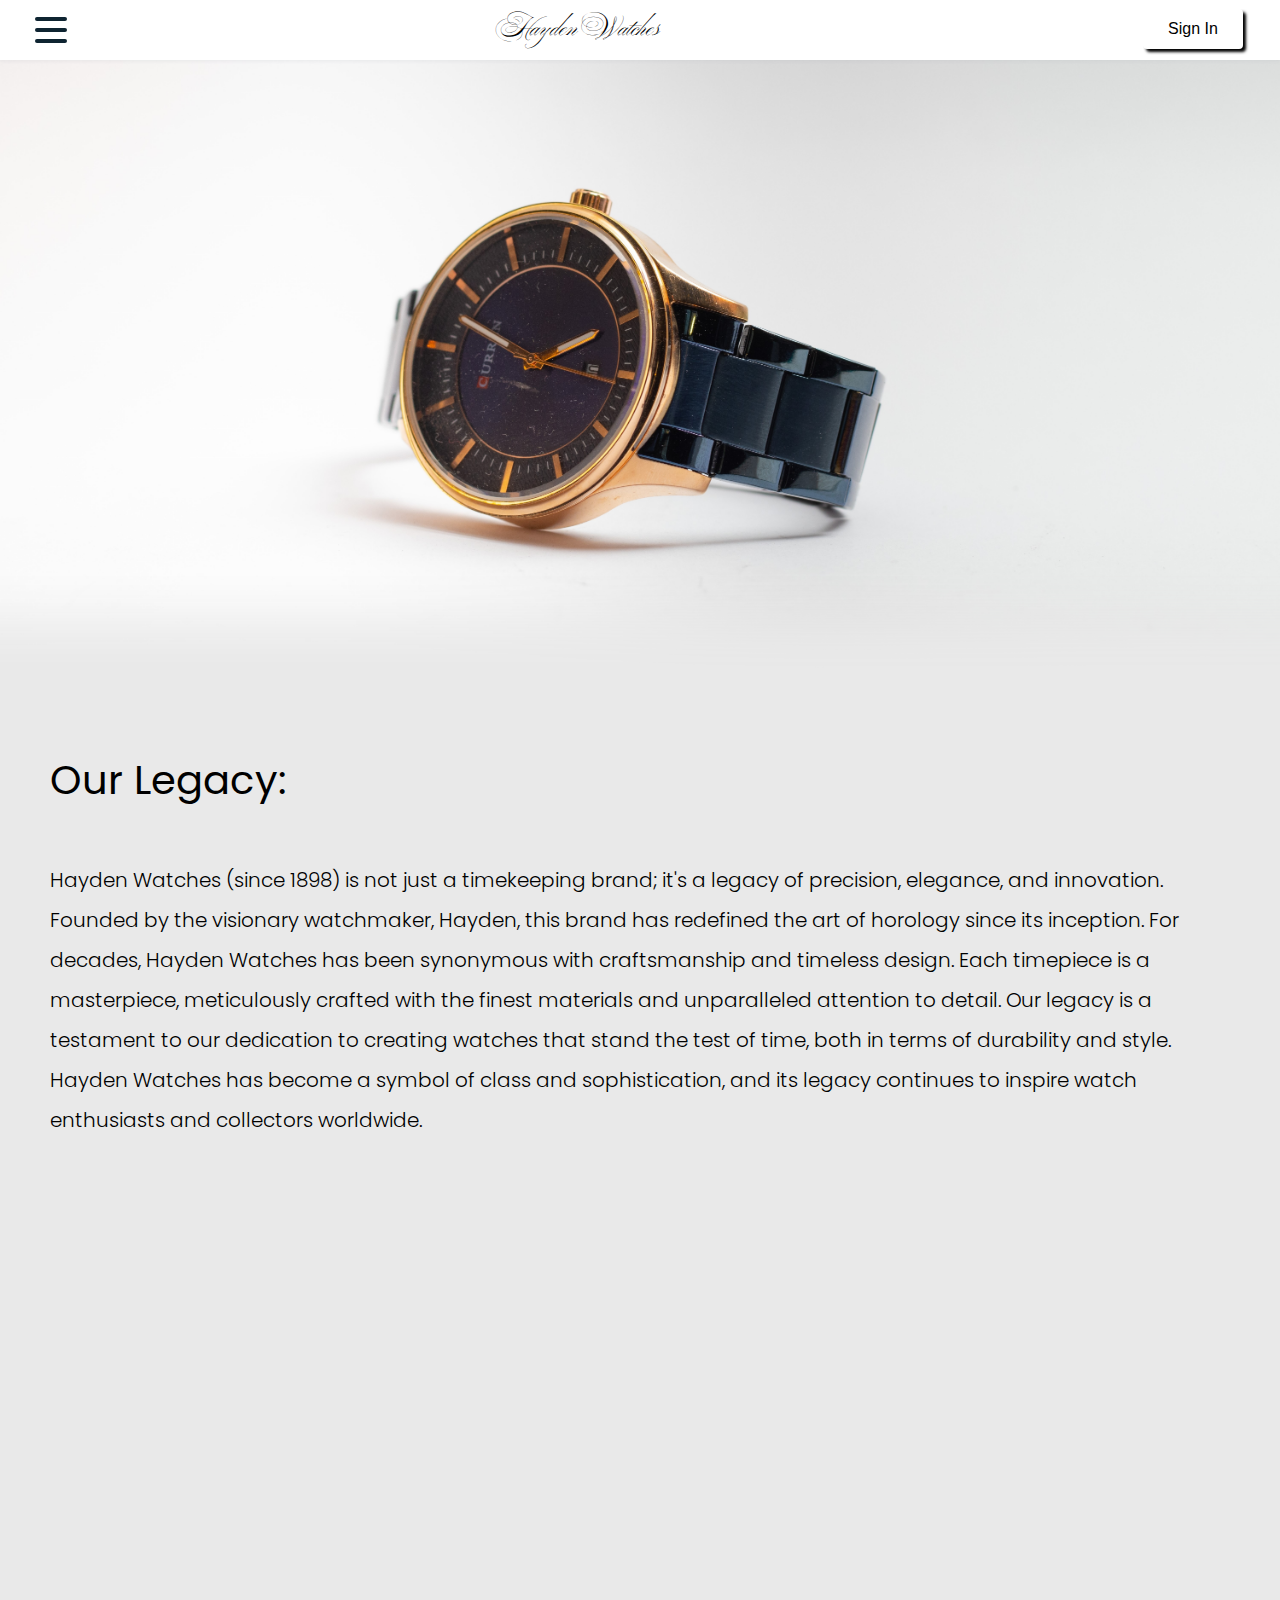
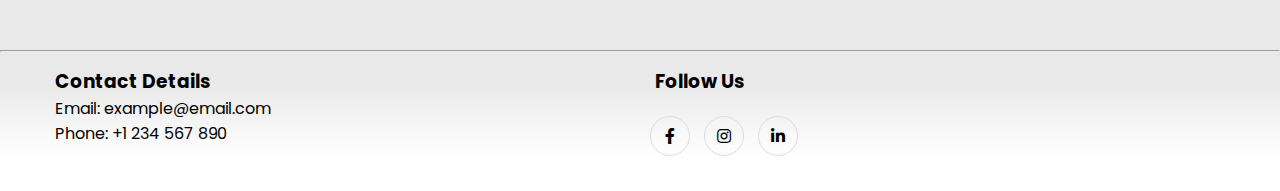
==== index.html @ 5aa44386 "Created Hayden Watches website" ====
<!DOCTYPE html>
<html lang="en">
<head>
    <meta charset="UTF-8">
    <meta name="viewport" content="width=device-width, initial-scale=1.0">
    <link rel="stylesheet" href="style.css">
    <title>E-commerce Website</title>
    <link rel="preconnect" href="https://fonts.googleapis.com">
    <link rel="preconnect" href="https://fonts.gstatic.com" crossorigin>
    <link href="https://fonts.googleapis.com/css2?family=Ballet:opsz@16..72&family=Poppins:wght@300&display=swap" rel="stylesheet">
    <link rel="stylesheet" href="https://cdnjs.cloudflare.com/ajax/libs/font-awesome/5.15.1/css/all.min.css">
</head>
<body>
  <div class="background">
  <nav>
    <div class="navbar">
      <div class="container nav-container">
          <input class="checkbox" type="checkbox" name="" id="" />
          <div class="hamburger-lines">
            <span class="line line1"></span>
            <span class="line line2"></span>
            <span class="line line3"></span>
          </div> 
          <div class="logo">
              Hayden Watches
          </div>
        
        <div class="menu-items">
          <li><a href="#">Home</a></li>
          <li><a href="mens-page.html">Men's</a></li>
          <li><a href="womens-page.html">Women's</a></li>
          <li><a href="terms-of-service.html">Terms of Service</a></li>
        </div>
      </div>
      <div class="login">
        <button id="login-btn"><a href="login.html">Sign In</a></button>
      </div>
    </div>
  </nav>
  </div>
  <section>
    <div class="main-about">
      <div class="brand-info">
        <h1>Our Legacy:</h1>
      <p>Hayden Watches (since 1898) is not just a timekeeping brand; it's a legacy of precision, elegance, and innovation. 
         Founded by the visionary watchmaker, Hayden, this brand has redefined the art of horology since its inception. For decades, 
         Hayden Watches has been synonymous with craftsmanship and timeless design. Each timepiece is a masterpiece, meticulously crafted with the finest materials and 
         unparalleled attention to detail. Our legacy is a testament to our dedication to creating watches that stand the test of time, both in terms of durability and style. 
         Hayden Watches has become a symbol of class and sophistication, and its legacy continues to inspire watch enthusiasts and collectors worldwide.
      </p>
      </div>
    </div>
  </section>
  <hr>
  <footer>
    <div class="footer-container">
        <div class="row">
            <div class="col-lg-4 col-md-6">
                <h3>Contact Details</h3>
                <p>Email: example@email.com</p>
                <p>Phone: +1 234 567 890</p>
            </div>
            <div class="col-lg-4 col-md-6">
                <h3>Follow Us</h3>
                <div class="social-container">
                  <a href="#"><i class="fab fa-facebook-f"></i></a>
                  <a href="#"><i class="fab fa-instagram"></i></a>
                  <a href="#"><i class="fab fa-linkedin-in"></i></a>
                </div>
            </div>
        </div>
    </div>
</footer>
  
</body>
</html>
---- style.css ----
@import url("https://fonts.googleapis.com/css2?family=Poppins:ital,wght@0,100;0,200;0,300;0,400;0,500;0,600;0,700;0,800;0,900;1,100;1,200;1,300;1,400;1,500;1,600;1,700;1,800;1,900&display=swap");

* {
  margin: 0;
  padding: 0;
  box-sizing: border-box;
}

body {
  font-family: "Poppins", sans-serif;
}

.background {
    background-image: url('Images/index-cover-image.jpg');
    background-size: cover; 
    background-position: center; 
    background-repeat: no-repeat; 
    width: 100%;
    height: 700px; 
}

.container {
  max-width: 100%;
  width: 90%;
  margin: none;
}

.navbar {
  width: 100%;
  box-shadow: 0 1px 4px rgb(146 161 176 / 15%);
  display: flex;
  flex-direction: row;
  justify-content: space-between;
  height: 60px;
  background-color: #ffffff;
  padding: 0 20px
}

.nav-container {
  display: flex;
  justify-content: space-around;
  align-items: center;
  height: 62px;
}

.navbar .menu-items {
  display: flex;
}

.navbar .nav-container li {
  list-style: none;
}

.navbar .nav-container a {
  text-decoration: none;
  color: #0e2431;
  font-weight: 500;
  font-size: 1.2rem;
  padding: 0.7rem;
}

.navbar .nav-container a:hover{
    font-weight: bolder;
}

.nav-container {
  display: block;
  position: relative;
  height: 60px;
}

.nav-container .checkbox {
  position: absolute;
  display: block;
  height: 32px;
  width: 32px;
  top: 15px;
  left: 14px;
  z-index: 5;
  opacity: 0;
  cursor: pointer;
}

.nav-container .hamburger-lines {
  display: block;
  height: 26px;
  width: 32px;
  position: absolute;
  top: 17px;
  left: 5px;
  z-index: 2;
  display: flex;
  flex-direction: column;
  justify-content: space-between;
}

.nav-container .hamburger-lines .line {
  display: block;
  height: 4px;
  margin-left: 10px;
  width: 100%;
  border-radius: 10px;
  background: #0e2431;
}

.nav-container .hamburger-lines .line1 {
  transform-origin: 0% 0%;
  transition: transform 0.4s ease-in-out;
}

.nav-container .hamburger-lines .line2 {
  transition: transform 0.2s ease-in-out;
}

.nav-container .hamburger-lines .line3 {
  transform-origin: 0% 100%;
  transition: transform 0.4s ease-in-out;
}

.navbar .menu-items {
  padding-top: 120px;
  box-shadow: inset 0 0 2000px rgba(255, 255, 255, 0.5); /* This adds a white semi-opaque background */
  background-color: rgba(255, 255, 255, 0.9); /* White background with 90% opacity */
  height: 100vh;
  width: 25%;
  transform: translate(-150%);
  display: flex;
  flex-direction: column;
  margin-left: -40px;
  padding-left: 50px;
  transition: transform 0.5s ease-in-out;
  text-align: center;
}

.navbar .menu-items li {
  margin-bottom: 1.2rem;
  font-size: 1.5rem;
  font-weight: 500;
}

.nav-container .logo {
  position: absolute;
  top: 50%;
  left: 50%;
  transform: translate(-50%, -50%);
 }
 
 .login {
  position: relative;
  flex: 0.25;
  top: 5px;
  bottom: 5px;
  right: 15px;
  font-size: 1.2rem;
  color: #0e2431;
 }
 
 #login-btn {
  background-color: white;
  border: black;
  box-shadow: 3px 3px 3px 0px;
  height: 40px;
  width: 100px;
  color: black;
  align-items: center;
  text-align: center;
  display: inline-block;
  font-size: 16px;
  margin: 4px 2px;
  cursor: pointer;
  border-radius: 4px;
 }

 #login-btn:active{
  box-shadow: 3px 3px 0px 0px;
 }

 a {
  text-emphasis: none;
  text-decoration: none;
  color: black;
 }

.logo {
  font-family: 'Ballet', cursive;
  font-size: 25px;
  font-weight: bold;
  flex: 0.5;
}


.nav-container input[type="checkbox"]:checked ~ .menu-items {
  transform: translateX(0);
}

.nav-container input[type="checkbox"]:checked ~ .hamburger-lines .line1 {
  transform: rotate(45deg);
}

.nav-container input[type="checkbox"]:checked ~ .hamburger-lines .line2 {
  transform: scaleY(0);
}

.nav-container input[type="checkbox"]:checked ~ .hamburger-lines .line3 {
  transform: rotate(-45deg);
}

.nav-container input[type="checkbox"]:checked ~ .logo{
  display: none;
}

.main-about {
  background-color: #e9e9e9;
  height: 100vh;
  box-shadow: 0 -30px 50px 100px #e9e9e9;
}

.brand-info h1{
  margin: 50px;
  font-size: 40px;
  font-weight: 400;
}

.brand-info p {
  margin: 50px;
  font-size: 20px;
  font-weight: 300;
  line-height: 40px;
}

.footer-container {
    max-width: 1200px;
    margin: 0 auto;
}

.row {
    display: flex;
    flex-wrap: wrap;
}

.col-lg-4,
.col-md-6 {
    box-sizing: border-box;
    padding: 15px;
}

.col-lg-4 {
    flex: 0 0 33.3333%;
    max-width: 33.3333%;
}

.col-md-6 {
    flex: 0 0 50%;
    max-width: 50%;
}

@media (max-width: 991px) {
    .col-lg-4 {
      flex: 0 0 100%;
      max-width: 100%;
    }
}

.social-container {
  margin: 20px -10px;
}

.social-container a {
	border: 1px solid #DDDDDD;
	border-radius: 50%;
	display: inline-flex;
	justify-content: center;
	align-items: center;
	margin: 0 5px;
	height: 40px;
	width: 40px;
}
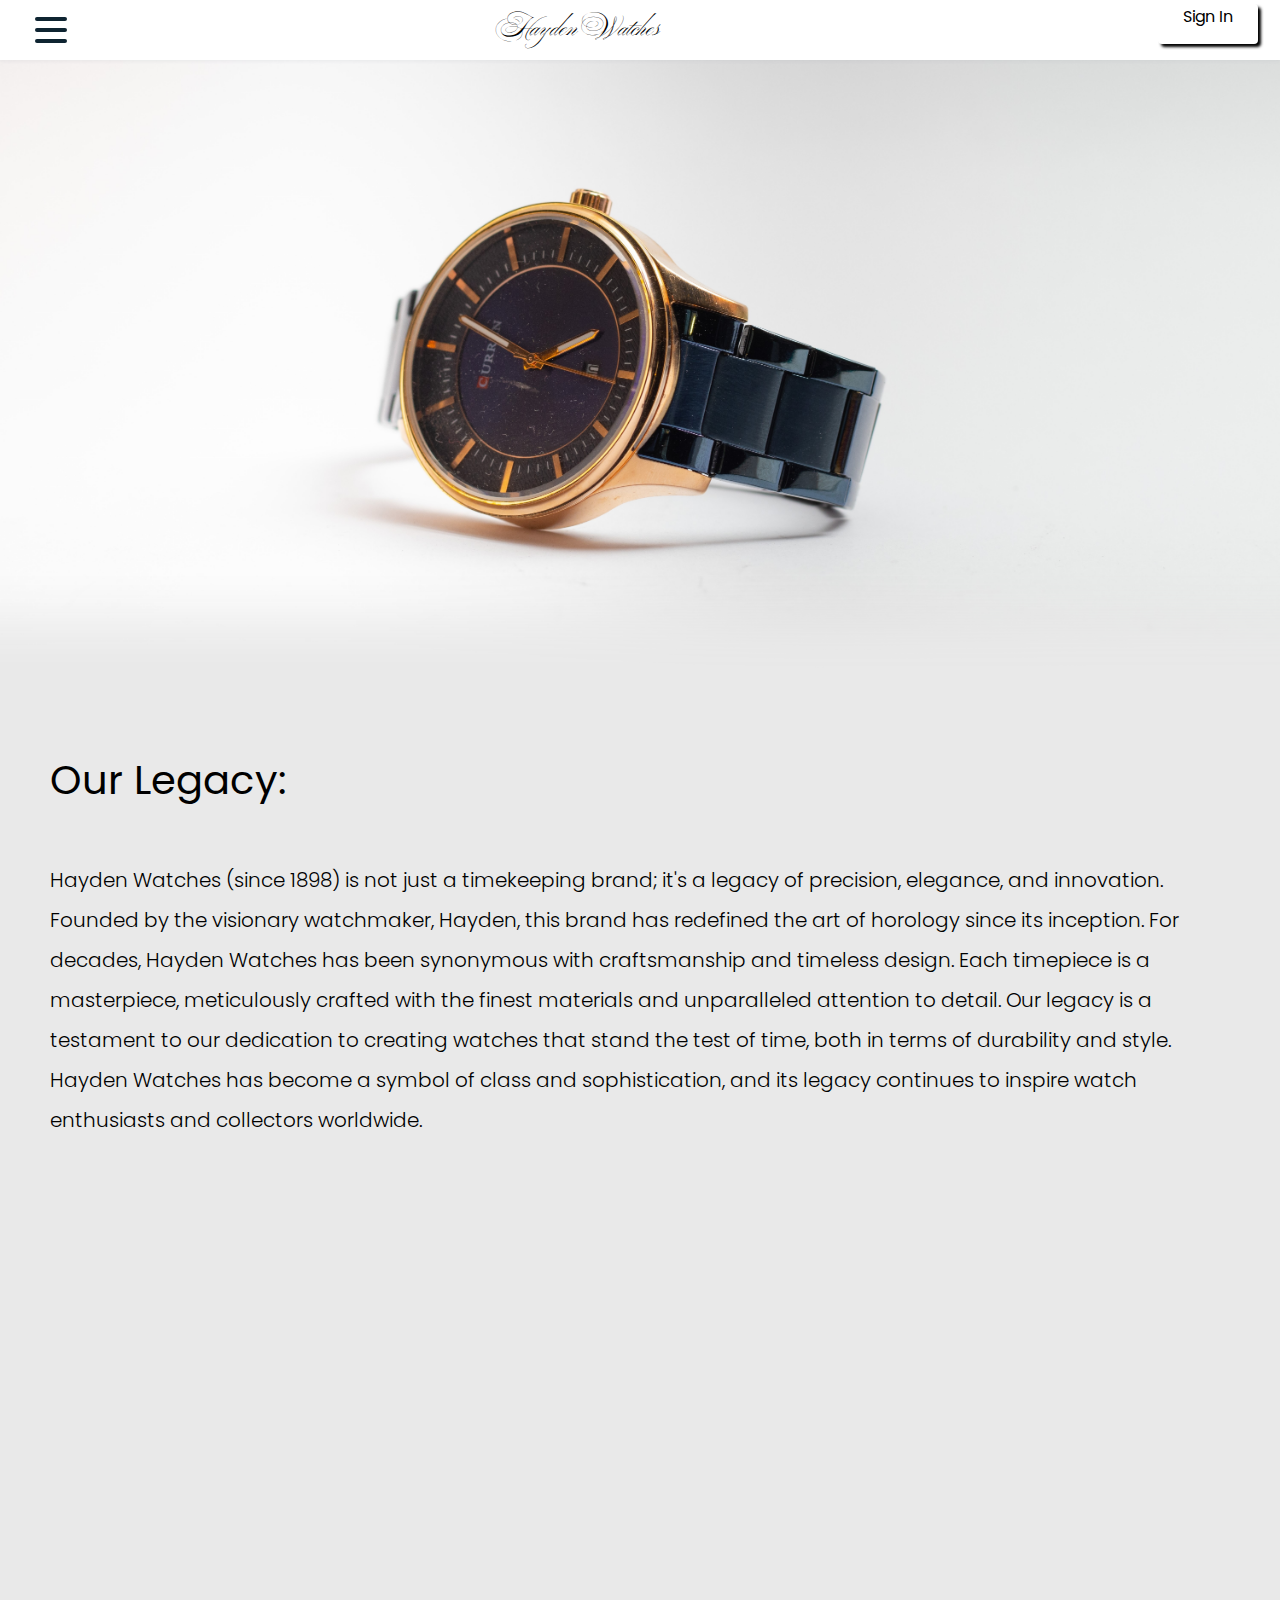
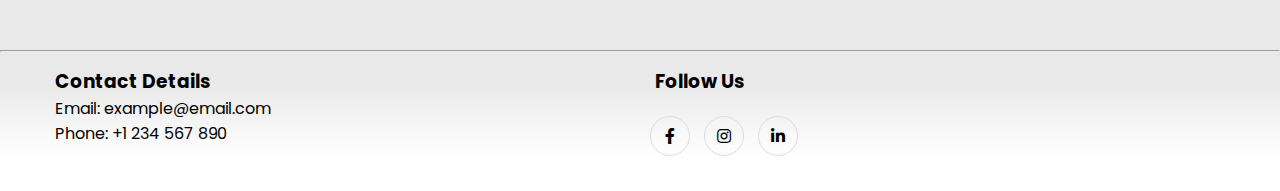
==== commit 58b2bdd6: "modified sign in button" ====
--- a/index.html
+++ b/index.html
@@ -32,8 +32,7 @@
           <li><a href="terms-of-service.html">Terms of Service</a></li>
         </div>
       </div>
-      <div class="login">
-        <button id="login-btn"><a href="login.html">Sign In</a></button>
+          <a href="login.html" id="login-btn">Sign In</a>
       </div>
     </div>
   </nav>
--- a/style.css
+++ b/style.css
@@ -157,6 +157,7 @@
  
  #login-btn {
   background-color: white;
+  margin-top: 2px;
   border: black;
   box-shadow: 3px 3px 3px 0px;
   height: 40px;
